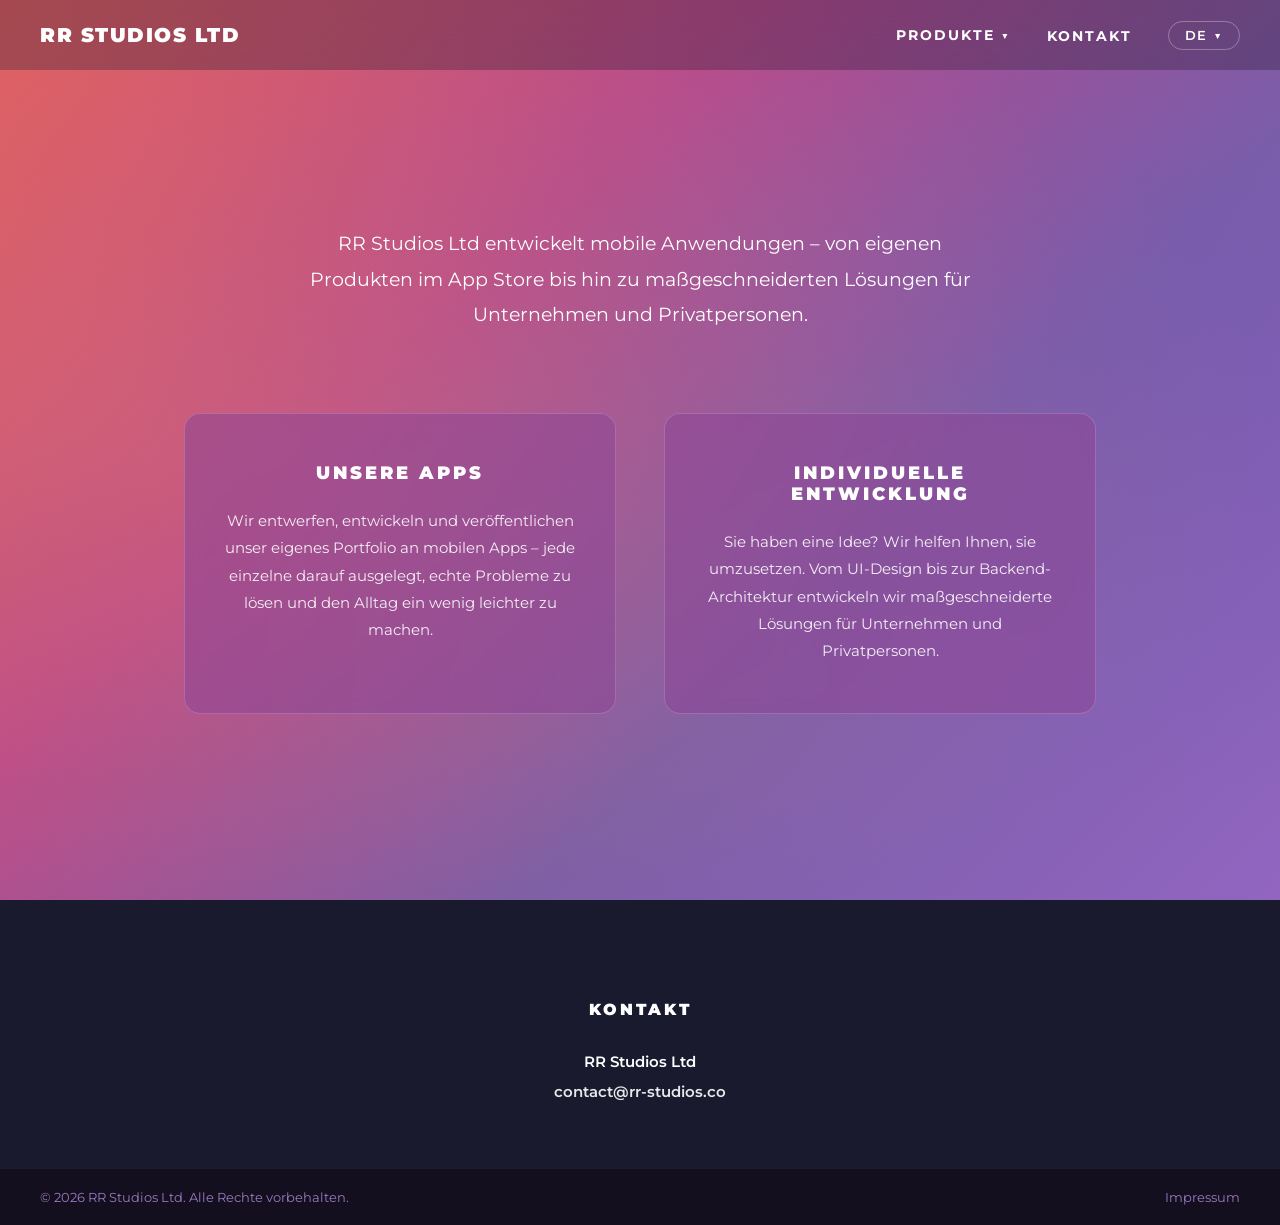
==== de/index.html @ badf0ea7 "updates and improvements" ====
<!DOCTYPE html>
<html lang="de">
<head>
    <meta charset="UTF-8">
    <meta name="viewport" content="width=device-width, initial-scale=1.0">
    <link rel="icon" href="/favicon.ico" sizes="48x48">
    <link rel="icon" href="/assets/icon-192.png" type="image/png" sizes="192x192">
    <link rel="apple-touch-icon" href="/apple-touch-icon.png">
    <title>RR Studios Ltd - App-Design & Entwicklung</title>
    <meta name="description" content="RR Studios Ltd entwickelt mobile Anwendungen — von eigenen Produkten im App Store bis hin zu maßgeschneiderten Lösungen für Unternehmen und Privatpersonen.">
    <meta name="keywords" content="App-Entwicklung, mobile Apps, iOS Apps, Android Apps, App-Design, individuelle Software, RR Studios">
    <meta name="author" content="RR Studios Ltd">
    <meta name="robots" content="index, follow">
    <link rel="canonical" href="https://www.rr-studios.co/de">
 
    <!-- Hreflang -->
    <link rel="alternate" hreflang="en" href="https://www.rr-studios.co">
    <link rel="alternate" hreflang="de" href="https://www.rr-studios.co/de">
    <link rel="alternate" hreflang="x-default" href="https://www.rr-studios.co">
 
    <!-- Open Graph -->
    <meta property="og:type" content="website">
    <meta property="og:title" content="RR Studios Ltd - App-Design & Entwicklung">
    <meta property="og:description" content="Wir entwickeln mobile Anwendungen — von eigenen App-Store-Produkten bis hin zu maßgeschneiderten Lösungen für Unternehmen und Privatpersonen.">
    <meta property="og:url" content="https://www.rr-studios.co/de">
    <meta property="og:site_name" content="RR Studios Ltd">
    <meta property="og:locale" content="de_DE">
    <meta property="og:locale:alternate" content="en_GB">
 
    <!-- Twitter Card -->
    <meta name="twitter:card" content="summary_large_image">
    <meta name="twitter:title" content="RR Studios Ltd - App-Design & Entwicklung">
    <meta name="twitter:description" content="Wir entwickeln mobile Anwendungen — von eigenen App-Store-Produkten bis hin zu maßgeschneiderten Lösungen für Unternehmen und Privatpersonen.">
 
    <!-- JSON-LD -->
    <script type="application/ld+json">
    {
        "@context": "https://schema.org",
        "@type": "Organization",
        "name": "RR Studios Ltd",
        "url": "https://www.rr-studios.co",
        "email": "contact@rr-studios.co",
        "description": "RR Studios Ltd entwickelt mobile Anwendungen — von eigenen Produkten im App Store bis hin zu maßgeschneiderten Lösungen für Unternehmen und Privatpersonen.",
        "contactPoint": {
            "@type": "ContactPoint",
            "email": "contact@rr-studios.co",
            "contactType": "customer support",
            "availableLanguage": ["English", "German"]
        }
    }
    </script>
 
    <link rel="stylesheet" href="../styles.css">
</head>
<body>
 
    <nav role="navigation" aria-label="Hauptnavigation">
        <a href="index.html" class="nav-logo">RR Studios Ltd</a>
        <ul class="nav-links">
            <li class="dropdown">
                <button class="dropdown-toggle" aria-haspopup="true" aria-expanded="false">
                    Produkte <span class="dropdown-arrow">▼</span>
                </button>
                <div class="dropdown-menu" role="menu">
                    <a href="/mr-fridge/de/" role="menuitem">
                        <img src="../assets/mr-fridge-icon.png" alt="" class="product-icon" width="24" height="24" loading="lazy">
                        Mr. Fridge
                    </a>
                </div>
            </li>
            <li><a href="#kontakt">Kontakt</a></li>
            <li class="dropdown lang-dropdown">
                <button class="dropdown-toggle" aria-haspopup="true" aria-expanded="false">
                    DE <span class="dropdown-arrow">▼</span>
                </button>
                <div class="dropdown-menu" role="menu">
                    <a href="../index.html" role="menuitem">English</a>
                    <a href="index.html" role="menuitem" class="active">Deutsch</a>
                </div>
            </li>
        </ul>
    </nav>
 
    <main>
        <section class="hero" aria-label="Einführung">
            <h1 class="sr-only">RR Studios Ltd - App-Design & Entwicklung</h1>
            <p class="hero-tagline">
                RR Studios Ltd entwickelt mobile Anwendungen –
                von eigenen Produkten im App Store bis hin zu
                maßgeschneiderten Lösungen für Unternehmen
                und Privatpersonen.
            </p>
            <div class="cards">
                <article class="card">
                    <h2>Unsere Apps</h2>
                    <p>Wir entwerfen, entwickeln und veröffentlichen unser eigenes Portfolio an mobilen Apps – jede einzelne darauf ausgelegt, echte Probleme zu lösen und den Alltag ein wenig leichter zu machen.</p>
                </article>
                <article class="card">
                    <h2>Individuelle Entwicklung</h2>
                    <p>Sie haben eine Idee? Wir helfen Ihnen, sie umzusetzen. Vom UI-Design bis zur Backend-Architektur entwickeln wir maßgeschneiderte Lösungen für Unternehmen und Privatpersonen.</p>
                </article>
            </div>
        </section>
 
        <section class="contact" id="kontakt" aria-label="Kontaktinformationen">
            <h2>Kontakt</h2>
            <div class="contact-info">
                <p>RR Studios Ltd</p>
                <p><a href="mailto:contact@rr-studios.co">contact@rr-studios.co</a></p>
            </div>
        </section>
    </main>
 
    <footer>
        <span>&copy; 2026 RR Studios Ltd. Alle Rechte vorbehalten.</span>
        <a href="impressum/index.html">Impressum</a>
    </footer>
 
    <script>
        document.querySelectorAll('.dropdown-toggle').forEach(toggle => {
            toggle.addEventListener('click', () => {
                const expanded = toggle.getAttribute('aria-expanded') === 'true';
                document.querySelectorAll('.dropdown-toggle').forEach(t => t.setAttribute('aria-expanded', 'false'));
                toggle.setAttribute('aria-expanded', String(!expanded));
            });
        });
        document.addEventListener('click', (e) => {
            if (!e.target.closest('.dropdown')) {
                document.querySelectorAll('.dropdown-toggle').forEach(t => t.setAttribute('aria-expanded', 'false'));
            }
        });
    </script>
</body>
</html>
---- styles.css ----
/* Montserrat (variable, latin subset), self-hosted so no visitor data goes to Google */
@font-face {
    font-family: 'Montserrat';
    font-style: normal;
    font-weight: 400 900;
    font-display: swap;
    src: url('assets/fonts/montserrat-latin.woff2') format('woff2');
}

*, *::before, *::after { margin: 0; padding: 0; box-sizing: border-box; }
 
:root {
    --coral: #e06060;
    --magenta: #b94a8a;
    --purple: #7b5ea7;
    --violet: #9165c0;
    --white: #ffffff;
    --dark-bg: #1a1a2e;
    --card-bg: rgba(140, 70, 150, 0.55);
    --card-border: rgba(200, 160, 220, 0.35);
    --font-main: 'Montserrat', sans-serif;
}
 
html { scroll-behavior: smooth; }
 
body {
    font-family: var(--font-main);
    color: var(--white);
    background: var(--dark-bg);
    min-height: 100vh;
    -webkit-font-smoothing: antialiased;
}
 
.sr-only {
    position: absolute; width: 1px; height: 1px;
    padding: 0; margin: -1px; overflow: hidden;
    clip: rect(0,0,0,0); white-space: nowrap; border: 0;
}
 
/* ─── NAVBAR ─── */
nav {
    position: fixed; top: 0; left: 0; right: 0; z-index: 100;
    display: flex; align-items: center; justify-content: space-between;
    padding: 0 40px; height: 70px;
    background: rgba(30, 20, 40, 0.3);
    backdrop-filter: blur(14px); -webkit-backdrop-filter: blur(14px);
}
 
.nav-logo {
    font-weight: 900; font-size: 1.25rem; letter-spacing: 1.5px;
    text-transform: uppercase; color: var(--white); text-decoration: none;
}
 
.nav-links {
    display: flex; align-items: center; gap: 36px; list-style: none;
}
 
.nav-links a {
    color: var(--white); text-decoration: none; font-weight: 700;
    font-size: 0.85rem; letter-spacing: 2px; text-transform: uppercase;
    transition: opacity 0.2s;
}
.nav-links a:hover { opacity: 0.75; }
 
/* ─── DROPDOWNS (Products + Language) ─── */
.dropdown { position: relative; }
 
.dropdown-toggle {
    cursor: pointer; display: flex; align-items: center; gap: 6px;
    background: none; border: none; color: var(--white);
    font-family: var(--font-main); font-weight: 700; font-size: 0.85rem;
    letter-spacing: 2px; text-transform: uppercase; padding: 0;
}
.dropdown-toggle:hover { opacity: 0.75; }
 
.dropdown-arrow { font-size: 0.55rem; transition: transform 0.25s; }
.dropdown:hover .dropdown-arrow,
.dropdown:focus-within .dropdown-arrow { transform: rotate(180deg); }
 
.dropdown-menu {
    position: absolute; top: calc(100% + 14px); left: 50%;
    transform: translateX(-50%); min-width: 210px;
    background: rgba(30, 20, 45, 0.95);
    backdrop-filter: blur(16px); -webkit-backdrop-filter: blur(16px);
    border: 1px solid rgba(255,255,255,0.1); border-radius: 10px;
    padding: 8px 0; opacity: 0; visibility: hidden;
    transition: opacity 0.25s, visibility 0.25s, transform 0.25s;
    transform: translateX(-50%) translateY(6px);
    box-shadow: 0 12px 40px rgba(0,0,0,0.35);
}
.dropdown:hover .dropdown-menu,
.dropdown:focus-within .dropdown-menu {
    opacity: 1; visibility: visible;
    transform: translateX(-50%) translateY(0);
}
 
.dropdown-menu a {
    display: flex; align-items: center; gap: 10px;
    padding: 10px 20px; font-size: 0.82rem; letter-spacing: 1px;
    transition: background 0.15s;
}
.dropdown-menu a:hover { background: rgba(255,255,255,0.07); opacity: 1; }
 
.dropdown-menu .product-icon {
    width: 24px; height: 24px; border-radius: 6px;
    object-fit: cover; flex-shrink: 0;
}
 
/* Language dropdown specific */
.lang-dropdown .dropdown-toggle {
    padding: 6px 16px;
    border: 1px solid rgba(255,255,255,0.3);
    border-radius: 20px;
    font-weight: 600; font-size: 0.8rem; letter-spacing: 1px;
    transition: border-color 0.2s;
}
.lang-dropdown .dropdown-toggle:hover {
    border-color: rgba(255,255,255,0.6);
    opacity: 1;
}
 
.lang-dropdown .dropdown-menu {
    min-width: 140px;
}
 
.lang-dropdown .dropdown-menu a {
    font-weight: 600; font-size: 0.8rem; letter-spacing: 1px;
    padding: 10px 20px;
}
 
.lang-dropdown .dropdown-menu a.active {
    opacity: 0.5;
    pointer-events: none;
}
 
/* ─── MAIN (gradient spans hero + contact) ─── */
main {
    background: linear-gradient(135deg, var(--coral) 0%, var(--magenta) 35%, var(--purple) 65%, var(--violet) 100%);
    background-attachment: fixed;
}

/* ─── HERO ─── */
.hero {
    min-height: 100vh; display: flex; flex-direction: column;
    align-items: center; justify-content: center; text-align: center;
    padding: 120px 24px 80px; position: relative;
}
.hero::before {
    content: ''; position: absolute; inset: 0; pointer-events: none;
    background:
        radial-gradient(ellipse 80% 60% at 20% 50%, rgba(240,140,100,0.25), transparent),
        radial-gradient(ellipse 70% 50% at 80% 40%, rgba(100,80,200,0.2), transparent);
}
 
.hero-tagline {
    position: relative; max-width: 700px; font-size: 1.2rem;
    font-weight: 400; line-height: 1.85; color: var(--white); margin-bottom: 80px;
}
 
/* ─── CARDS ─── */
.cards {
    position: relative; display: grid; grid-template-columns: 1fr 1fr;
    gap: 48px; max-width: 960px; width: 100%; padding: 0 24px;
}
 
.card {
    background: var(--card-bg); border: 1px solid var(--card-border);
    border-radius: 16px; padding: 48px 36px; text-align: center;
    backdrop-filter: blur(8px); -webkit-backdrop-filter: blur(8px);
    transition: transform 0.3s, box-shadow 0.3s;
}
.card:hover { transform: translateY(-4px); box-shadow: 0 16px 48px rgba(0,0,0,0.2); }
 
.card h2 {
    font-weight: 900; font-size: 1.1rem; letter-spacing: 3px;
    text-transform: uppercase; margin-bottom: 24px;
}
.card p { font-size: 0.95rem; line-height: 1.8; font-weight: 400; color: rgba(255,255,255,0.9); }
 
/* ─── CONTACT ─── */
.contact {
    text-align: center; padding: 100px 24px 60px;
}
.contact h2 { font-weight: 900; font-size: 1rem; letter-spacing: 3px; text-transform: uppercase; margin-bottom: 28px; }
.contact-info { font-size: 0.95rem; line-height: 2; font-weight: 600; }
.contact-info a { color: var(--white); text-decoration: none; opacity: 0.9; transition: opacity 0.2s; }
.contact-info a:hover { opacity: 1; text-decoration: underline; }
 
/* ─── IMPRINT ─── */
.imprint {
    max-width: 700px; margin: 0 auto;
    padding: 140px 24px 80px;
}
.imprint h1 {
    font-weight: 900; font-size: 1.3rem; letter-spacing: 3px;
    text-transform: uppercase; margin-bottom: 48px;
}
.imprint h2 {
    font-weight: 900; font-size: 0.9rem; letter-spacing: 2px;
    text-transform: uppercase; margin-top: 36px; margin-bottom: 12px;
}
.imprint p {
    font-size: 0.95rem; line-height: 1.9; font-weight: 400;
    color: rgba(255,255,255,0.9);
}
.imprint a { color: var(--white); transition: opacity 0.2s; }
.imprint a:hover { opacity: 0.75; }

/* ─── FOOTER ─── */
footer {
    display: flex; align-items: center; justify-content: space-between;
    padding: 20px 40px; background: rgba(20, 15, 30, 0.95);
    font-size: 0.82rem; color: rgba(180, 140, 220, 0.85);
    border-top: 1px solid rgba(255,255,255,0.05);
}
footer a { color: rgba(180, 140, 220, 0.85); text-decoration: none; transition: color 0.2s; }
footer a:hover { color: var(--white); }
 
/* ─── RESPONSIVE ─── */
@media (max-width: 768px) {
    nav { padding: 0 20px; }
    .nav-logo { font-size: 1rem; }
    .nav-links { gap: 20px; }
    .nav-links a, .dropdown-toggle { font-size: 0.75rem; letter-spacing: 1.5px; }
    .lang-dropdown .dropdown-toggle { font-size: 0.7rem; }
    .hero { padding: 120px 20px 60px; }
    .hero-tagline { font-size: 1rem; margin-bottom: 50px; }
    .cards { grid-template-columns: 1fr; gap: 24px; }
    .card { padding: 36px 28px; }
    footer { padding: 16px 20px; font-size: 0.75rem; }
}
@media (max-width: 480px) {
    .nav-links { gap: 14px; }
    .lang-dropdown .dropdown-toggle { padding: 5px 12px; font-size: 0.65rem; }
    .hero-tagline { font-size: 0.92rem; }
}
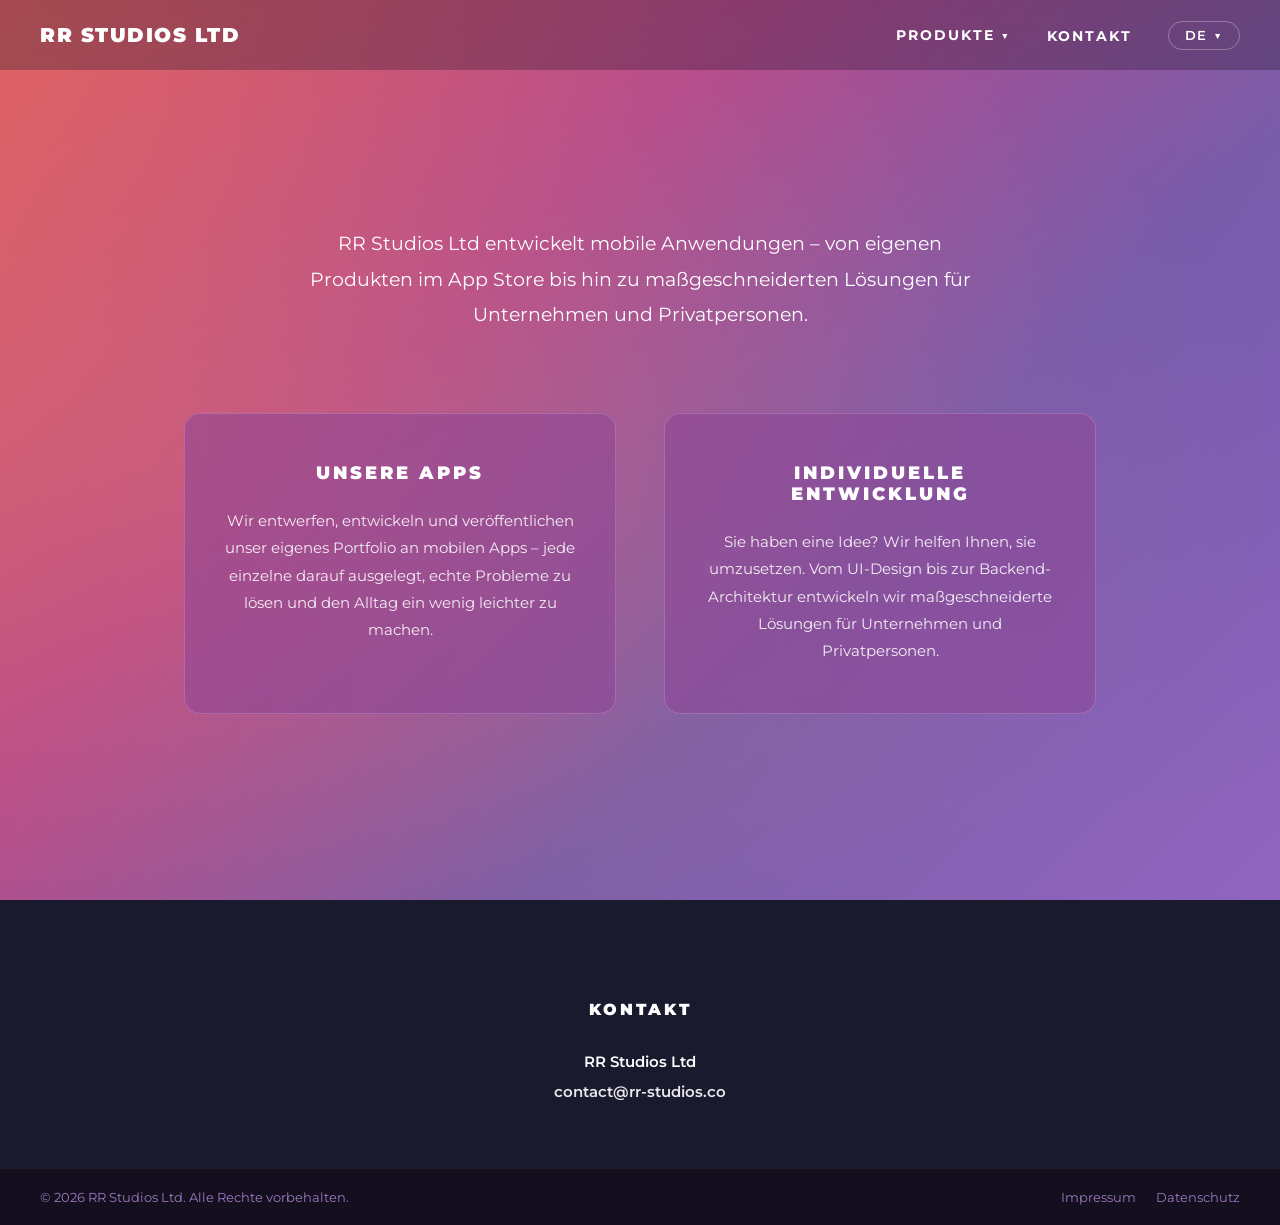
==== commit a27dc4f7: "Add privacy notice pages in site design - Privacy notice (EN /privacy/, DE /de/datenschutz/) using t" ====
--- a/de/index.html
+++ b/de/index.html
@@ -113,7 +113,10 @@
  
     <footer>
         <span>&copy; 2026 RR Studios Ltd. Alle Rechte vorbehalten.</span>
-        <a href="impressum/index.html">Impressum</a>
+        <span class="footer-links">
+            <a href="impressum/index.html">Impressum</a>
+            <a href="datenschutz/">Datenschutz</a>
+        </span>
     </footer>
  
     <script>
--- a/styles.css
+++ b/styles.css
@@ -203,6 +203,23 @@
     font-size: 0.95rem; line-height: 1.9; font-weight: 400;
     color: rgba(255,255,255,0.9);
 }
+.imprint h3 {
+    font-weight: 700; font-size: 0.9rem; letter-spacing: 1px;
+    margin-top: 24px; margin-bottom: 8px;
+}
+.imprint ul { padding-left: 20px; margin-bottom: 12px; }
+.imprint li {
+    font-size: 0.95rem; line-height: 1.9; font-weight: 400;
+    color: rgba(255,255,255,0.9);
+}
+.imprint .meta { opacity: 0.75; margin-top: -32px; margin-bottom: 32px; }
+.imprint .table-wrap { overflow-x: auto; margin: 12px 0; }
+.imprint table { width: 100%; border-collapse: collapse; font-size: 0.85rem; }
+.imprint th, .imprint td {
+    text-align: left; vertical-align: top; line-height: 1.6;
+    padding: 8px 10px; border: 1px solid rgba(255,255,255,0.3);
+}
+.imprint th { background: rgba(255,255,255,0.12); font-weight: 700; }
 .imprint a { color: var(--white); transition: opacity 0.2s; }
 .imprint a:hover { opacity: 0.75; }
 
@@ -213,6 +230,7 @@
     font-size: 0.82rem; color: rgba(180, 140, 220, 0.85);
     border-top: 1px solid rgba(255,255,255,0.05);
 }
+.footer-links { display: flex; gap: 20px; }
 footer a { color: rgba(180, 140, 220, 0.85); text-decoration: none; transition: color 0.2s; }
 footer a:hover { color: var(--white); }
  
